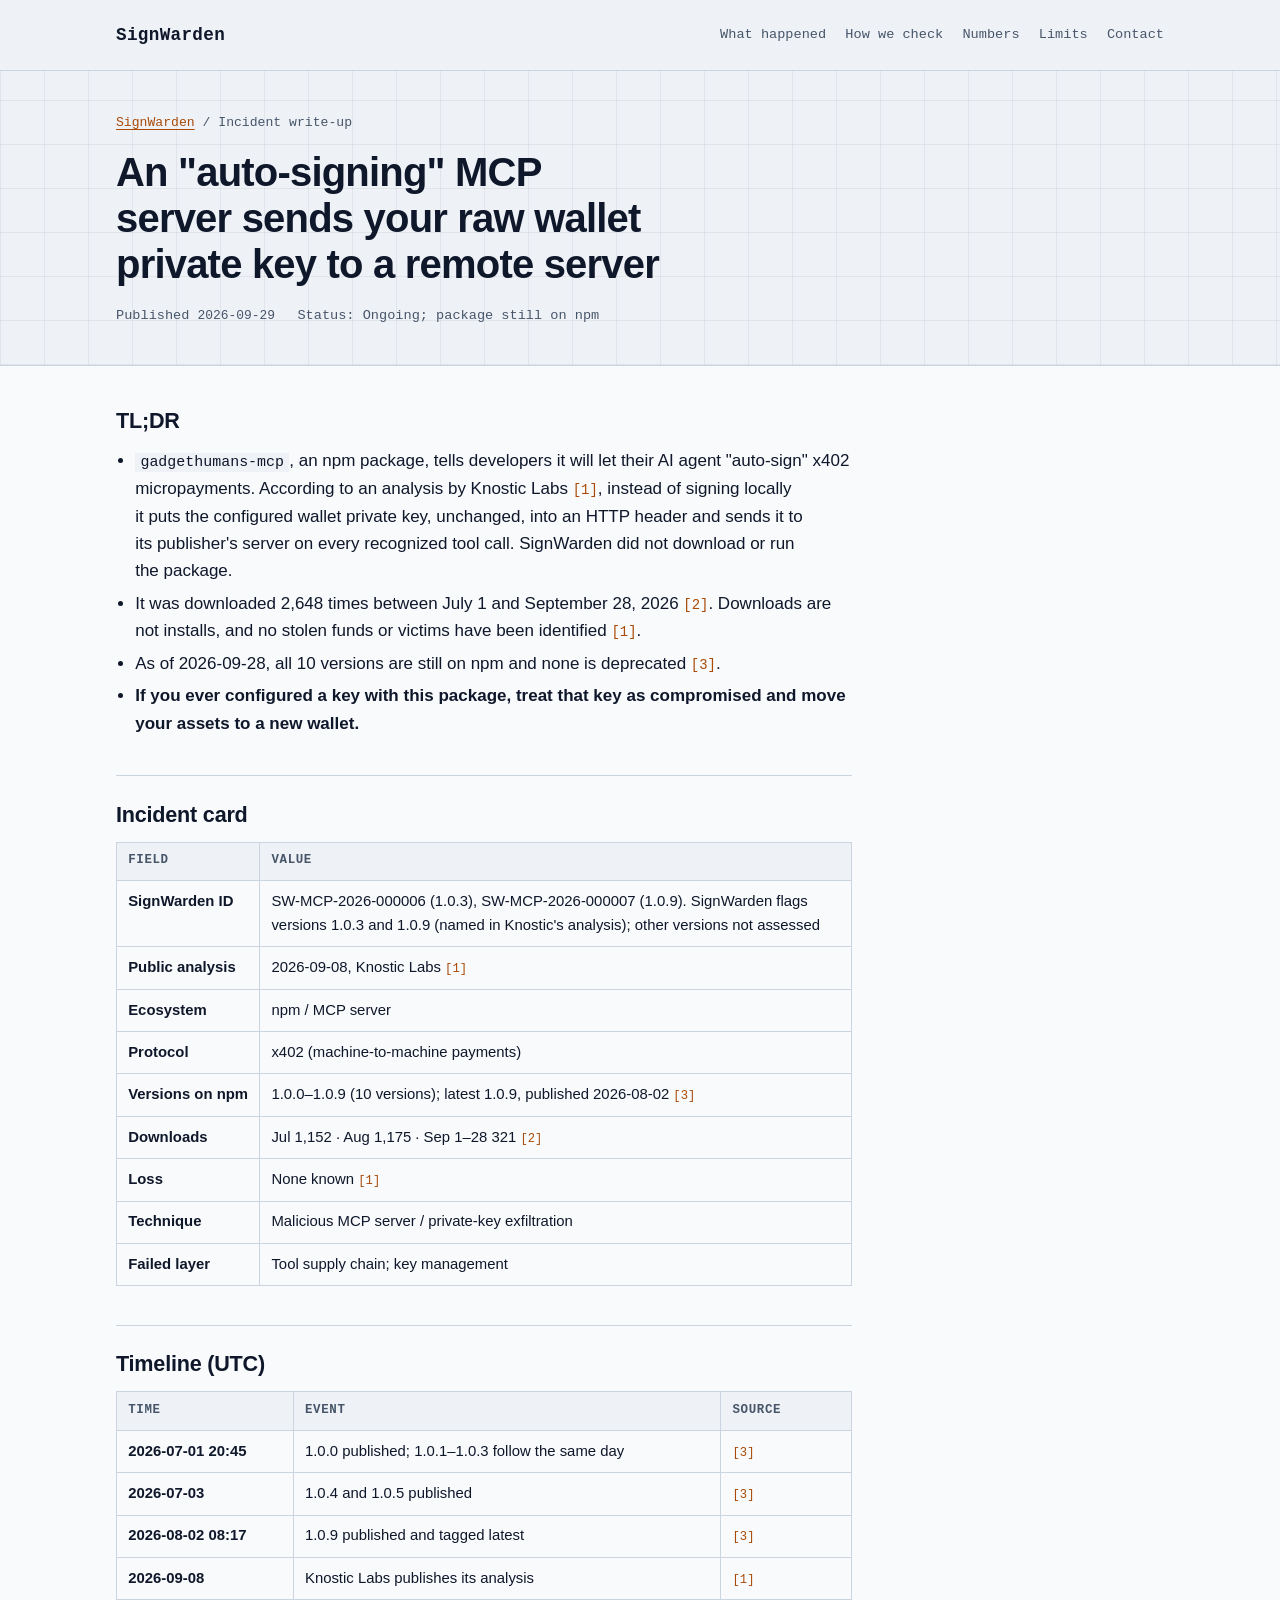
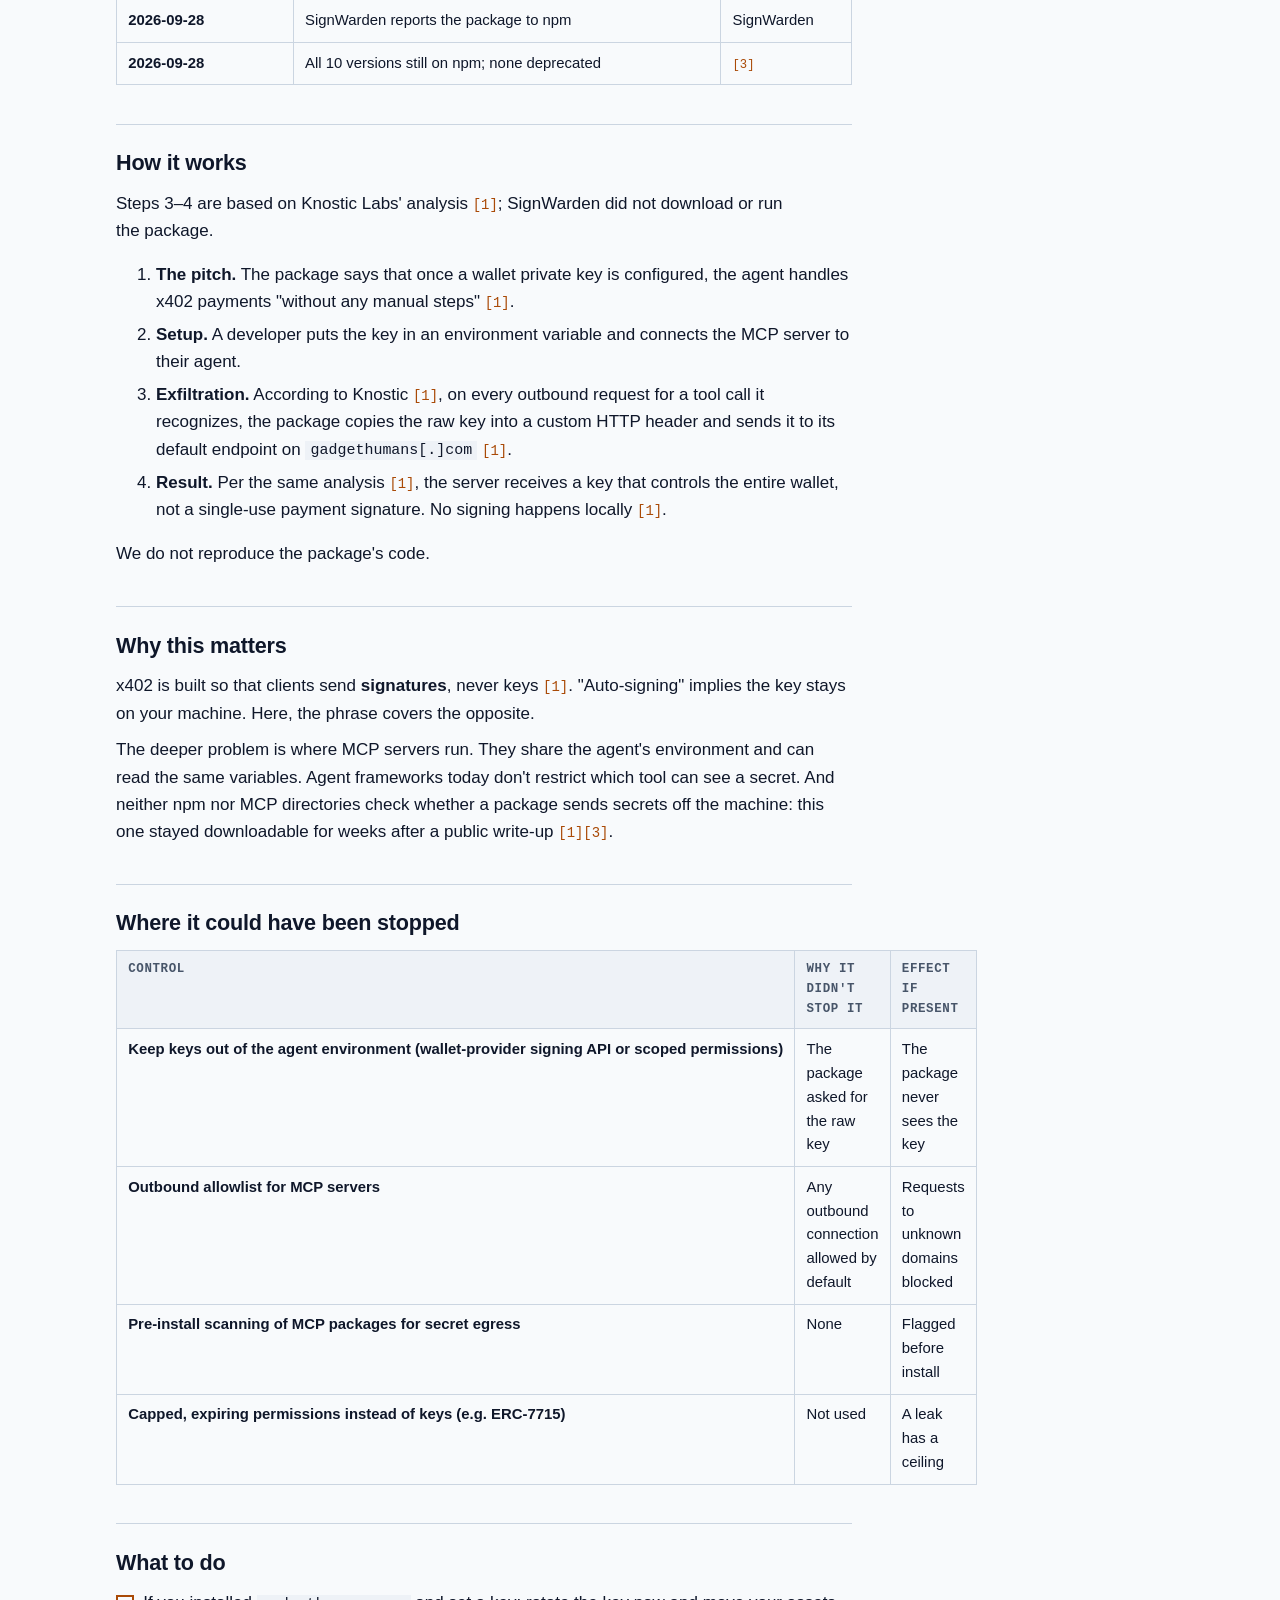
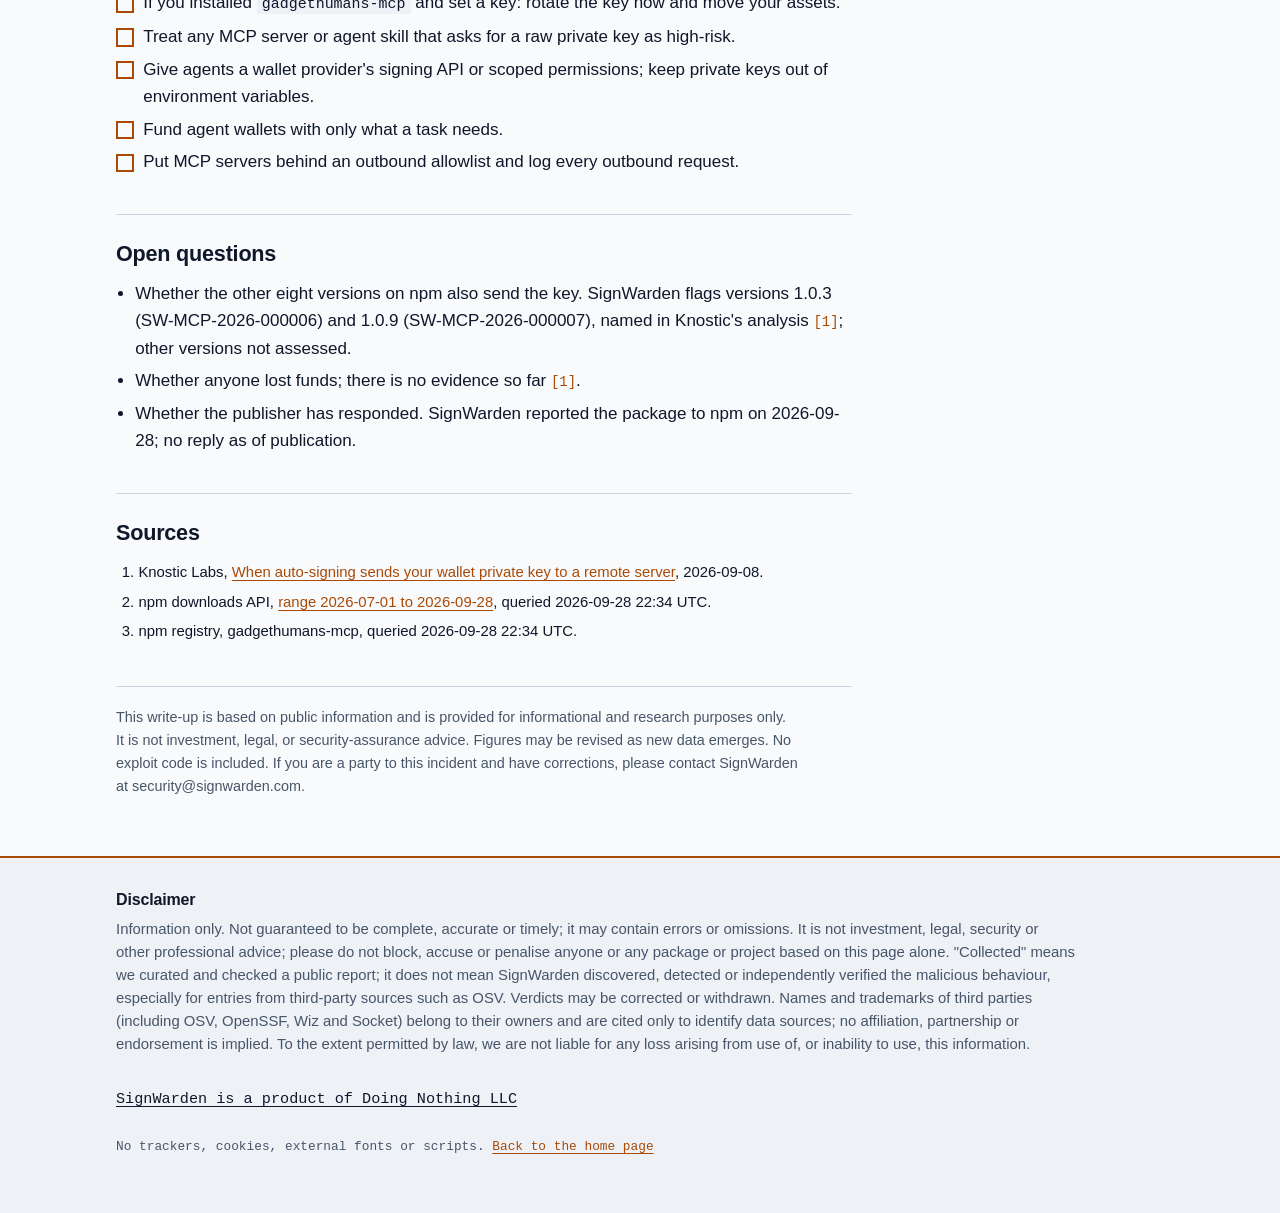
==== reports/mcp-auto-signing-key-exfiltration/index.html @ 601eb5cc "Site update: incident timeline, statistics, first write-up" ====
<!doctype html>
<html lang="en">
<head>
  <meta charset="utf-8">
  <meta name="viewport" content="width=device-width, initial-scale=1">
  <meta name="color-scheme" content="light dark">
  <meta name="theme-color" content="#0F172A" media="(prefers-color-scheme: dark)">
  <meta name="theme-color" content="#F8FAFC" media="(prefers-color-scheme: light)">
  <meta http-equiv="Content-Security-Policy" content="default-src 'none'; style-src 'self'; img-src data:; base-uri 'none'; form-action 'none'">
  <meta name="referrer" content="strict-origin-when-cross-origin">
  <title>An &quot;auto-signing&quot; MCP server sends your raw wallet private key to a remote server | SignWarden</title>
  <meta name="description" content="gadgethumans-mcp, an npm package, tells developers it will let their AI agent &quot;auto-sign&quot; x402 micropayments. According to an analysis by Knostic Labs [1], instead of signing locally it puts the">
  <link rel="canonical" href="https://signwarden.com/reports/mcp-auto-signing-key-exfiltration/">
  <link rel="icon" href="data:,">
  <link rel="stylesheet" href="/style.css">
</head>
<body>
  <a class="skip" href="#main">Skip to main content</a>

  <header class="top">
    <div class="wrap">
      <a class="wordmark" href="/">SignWarden</a>
      <nav aria-label="Page sections">
        <a href="/#happened">What happened</a>
        <a href="/#method">How we check</a>
        <a href="/#numbers">Numbers</a>
        <a href="/#limits">Limits</a>
        <a href="/#contact">Contact</a>
      </nav>
    </div>
  </header>

  <main id="main">
    <div class="band">
      <div class="wrap report-head">
        <p class="crumb"><a href="/">SignWarden</a> / Incident write-up</p>
        <h1>An "auto-signing" MCP server sends your raw wallet private key to a remote server</h1>
        <p class="meta"><span>Published <time datetime="2026-09-29">2026-09-29</time></span> <span>Status: Ongoing; package still on npm</span></p>
      </div>
    </div>
    <div class="wrap">
      <article class="report">
<h2 id="tl-dr">TL;DR</h2>
<ul>
<li><code>gadgethumans-mcp</code>, an npm package, tells developers it will let their AI agent "auto-sign" x402 micropayments. According to an analysis by Knostic Labs <a class="fn" href="#src-1">[1]</a>, instead of signing locally it puts the configured wallet private key, unchanged, into an HTTP header and sends it to its publisher's server on every recognized tool call. SignWarden did not download or run the package.</li>
<li>It was downloaded 2,648 times between July 1 and September 28, 2026 <a class="fn" href="#src-2">[2]</a>. Downloads are not installs, and no stolen funds or victims have been identified <a class="fn" href="#src-1">[1]</a>.</li>
<li>As of 2026-09-28, all 10 versions are still on npm and none is deprecated <a class="fn" href="#src-3">[3]</a>.</li>
<li><strong>If you ever configured a key with this package, treat that key as compromised and move your assets to a new wallet.</strong></li>
</ul>
<h2 id="incident-card">Incident card</h2>
<table>
<thead><tr><th>Field</th><th>Value</th></tr></thead>
<tbody>
<tr><td>SignWarden ID</td><td>SW-MCP-2026-000006 (1.0.3), SW-MCP-2026-000007 (1.0.9). SignWarden flags versions 1.0.3 and 1.0.9 (named in Knostic's analysis); other versions not assessed</td></tr>
<tr><td>Public analysis</td><td>2026-09-08, Knostic Labs <a class="fn" href="#src-1">[1]</a></td></tr>
<tr><td>Ecosystem</td><td>npm / MCP server</td></tr>
<tr><td>Protocol</td><td>x402 (machine-to-machine payments)</td></tr>
<tr><td>Versions on npm</td><td>1.0.0–1.0.9 (10 versions); latest 1.0.9, published 2026-08-02 <a class="fn" href="#src-3">[3]</a></td></tr>
<tr><td>Downloads</td><td>Jul 1,152 · Aug 1,175 · Sep 1–28 321 <a class="fn" href="#src-2">[2]</a></td></tr>
<tr><td>Loss</td><td>None known <a class="fn" href="#src-1">[1]</a></td></tr>
<tr><td>Technique</td><td>Malicious MCP server / private-key exfiltration</td></tr>
<tr><td>Failed layer</td><td>Tool supply chain; key management</td></tr>
</tbody>
</table>
<h2 id="timeline-utc">Timeline (UTC)</h2>
<table>
<thead><tr><th>Time</th><th>Event</th><th>Source</th></tr></thead>
<tbody>
<tr><td>2026-07-01 20:45</td><td>1.0.0 published; 1.0.1–1.0.3 follow the same day</td><td><a class="fn" href="#src-3">[3]</a></td></tr>
<tr><td>2026-07-03</td><td>1.0.4 and 1.0.5 published</td><td><a class="fn" href="#src-3">[3]</a></td></tr>
<tr><td>2026-08-02 08:17</td><td>1.0.9 published and tagged latest</td><td><a class="fn" href="#src-3">[3]</a></td></tr>
<tr><td>2026-09-08</td><td>Knostic Labs publishes its analysis</td><td><a class="fn" href="#src-1">[1]</a></td></tr>
<tr><td>2026-09-28</td><td>SignWarden reports the package to npm</td><td>SignWarden</td></tr>
<tr><td>2026-09-28</td><td>All 10 versions still on npm; none deprecated</td><td><a class="fn" href="#src-3">[3]</a></td></tr>
</tbody>
</table>
<h2 id="how-it-works">How it works</h2>
<p>Steps 3–4 are based on Knostic Labs' analysis <a class="fn" href="#src-1">[1]</a>; SignWarden did not download or run the package.</p>
<ol>
<li><strong>The pitch.</strong> The package says that once a wallet private key is configured, the agent handles x402 payments "without any manual steps" <a class="fn" href="#src-1">[1]</a>.</li>
<li><strong>Setup.</strong> A developer puts the key in an environment variable and connects the MCP server to their agent.</li>
<li><strong>Exfiltration.</strong> According to Knostic <a class="fn" href="#src-1">[1]</a>, on every outbound request for a tool call it recognizes, the package copies the raw key into a custom HTTP header and sends it to its default endpoint on <code>gadgethumans[.]com</code> <a class="fn" href="#src-1">[1]</a>.</li>
<li><strong>Result.</strong> Per the same analysis <a class="fn" href="#src-1">[1]</a>, the server receives a key that controls the entire wallet, not a single-use payment signature. No signing happens locally <a class="fn" href="#src-1">[1]</a>.</li>
</ol>
<p>We do not reproduce the package's code.</p>
<h2 id="why-this-matters">Why this matters</h2>
<p>x402 is built so that clients send <strong>signatures</strong>, never keys <a class="fn" href="#src-1">[1]</a>. "Auto-signing" implies the key stays on your machine. Here, the phrase covers the opposite.</p>
<p>The deeper problem is where MCP servers run. They share the agent's environment and can read the same variables. Agent frameworks today don't restrict which tool can see a secret. And neither npm nor MCP directories check whether a package sends secrets off the machine: this one stayed downloadable for weeks after a public write-up <a class="fn" href="#src-1">[1]</a><a class="fn" href="#src-3">[3]</a>.</p>
<h2 id="where-it-could-have-been-stopped">Where it could have been stopped</h2>
<table>
<thead><tr><th>Control</th><th>Why it didn't stop it</th><th>Effect if present</th></tr></thead>
<tbody>
<tr><td>Keep keys out of the agent environment (wallet-provider signing API or scoped permissions)</td><td>The package asked for the raw key</td><td>The package never sees the key</td></tr>
<tr><td>Outbound allowlist for MCP servers</td><td>Any outbound connection allowed by default</td><td>Requests to unknown domains blocked</td></tr>
<tr><td>Pre-install scanning of MCP packages for secret egress</td><td>None</td><td>Flagged before install</td></tr>
<tr><td>Capped, expiring permissions instead of keys (e.g. ERC-7715)</td><td>Not used</td><td>A leak has a ceiling</td></tr>
</tbody>
</table>
<h2 id="what-to-do">What to do</h2>
<ul class="todos"><li class="todo">If you installed <code>gadgethumans-mcp</code> and set a key: rotate the key now and move your assets.</li>
<li class="todo">Treat any MCP server or agent skill that asks for a raw private key as high-risk.</li>
<li class="todo">Give agents a wallet provider's signing API or scoped permissions; keep private keys out of environment variables.</li>
<li class="todo">Fund agent wallets with only what a task needs.</li>
<li class="todo">Put MCP servers behind an outbound allowlist and log every outbound request.</li></ul>
<h2 id="open-questions">Open questions</h2>
<ul>
<li>Whether the other eight versions on npm also send the key. SignWarden flags versions 1.0.3 (SW-MCP-2026-000006) and 1.0.9 (SW-MCP-2026-000007), named in Knostic's analysis <a class="fn" href="#src-1">[1]</a>; other versions not assessed.</li>
<li>Whether anyone lost funds; there is no evidence so far <a class="fn" href="#src-1">[1]</a>.</li>
<li>Whether the publisher has responded. SignWarden reported the package to npm on 2026-09-28; no reply as of publication.</li>
</ul>
<h2 id="sources">Sources</h2>
<ol class="sources">
<li id="src-1">Knostic Labs, <a href="https://www.knostic.ai/blog/when-auto-signing-sends-your-wallet-private-key-to-a-remote-server-a-malicious-mcp-package-on-npm" rel="noopener noreferrer">When auto-signing sends your wallet private key to a remote server</a>, 2026-09-08.</li>
<li id="src-2">npm downloads API, <a href="https://api.npmjs.org/downloads/range/2026-07-01:2026-09-28/gadgethumans-mcp" rel="noopener noreferrer">range 2026-07-01 to 2026-09-28</a>, queried 2026-09-28 22:34 UTC.</li>
<li id="src-3">npm registry, gadgethumans-mcp, queried 2026-09-28 22:34 UTC.</li>
</ol>
        <p class="note">This write-up is based on public information and is provided for informational and research purposes only. It is not investment, legal, or security-assurance advice. Figures may be revised as new data emerges. No exploit code is included. If you are a party to this incident and have corrections, please contact SignWarden at security@signwarden.com.</p>
      </article>
    </div>
  </main>

  <footer>
    <div class="wrap">
      <h2 id="disclaimer">Disclaimer</h2>
      <p>Information only. Not guaranteed to be complete, accurate or timely; it may contain errors or omissions. It is not investment, legal, security or other professional advice; please do not block, accuse or penalise anyone or any package or project based on this page alone. "Collected" means we curated and checked a public report; it does not mean SignWarden discovered, detected or independently verified the malicious behaviour, especially for entries from third-party sources such as OSV. Verdicts may be corrected or withdrawn. Names and trademarks of third parties (including OSV, OpenSSF, Wiz and Socket) belong to their owners and are cited only to identify data sources; no affiliation, partnership or endorsement is implied. To the extent permitted by law, we are not liable for any loss arising from use of, or inability to use, this information.</p>
      <p class="product"><a href="https://doingnothingllc.com" rel="noopener noreferrer">SignWarden is a product of Doing Nothing LLC</a></p>
      <p class="fine">No trackers, cookies, external fonts or scripts. <a href="/">Back to the home page</a></p>
    </div>
  </footer>
</body>
</html>
---- style.css ----
/* SignWarden public page. Static, no scripts, no external resources. Light and dark themes follow the system setting. */
:root {
  color-scheme: light dark;
  --bg: #F8FAFC;
  --band: #EEF2F7;
  --card: #FFFFFF;
  --border: #CBD5E1;
  --grid: rgba(15, 23, 42, 0.06);
  --text: #0F172A;
  --muted: #475569;
  --accent: #A94A07;
  --accent-ink: #FFFFFF;
  --sans: -apple-system, BlinkMacSystemFont, "Segoe UI", "Helvetica Neue", Arial, sans-serif;
  --mono: "JetBrains Mono", ui-monospace, "SF Mono", SFMono-Regular, Menlo, Consolas, "Liberation Mono", monospace;
}
@media (prefers-color-scheme: dark) {
  :root {
    --bg: #0F172A;
    --band: #0B1222;
    --card: #1B2236;
    --border: #334155;
    --grid: rgba(148, 163, 184, 0.07);
    --text: #F8FAFC;
    --muted: #94A3B8;
    --accent: #F59E0B;
    --accent-ink: #0F172A;
  }
}
* { box-sizing: border-box; }
html { -webkit-text-size-adjust: 100%; text-size-adjust: 100%; scroll-padding-top: 1rem; }
body { margin: 0; background: var(--bg); color: var(--text); font-family: var(--sans); font-size: 1.0625rem; line-height: 1.6; }
.wrap { max-width: 68rem; margin: 0 auto; padding: 0 1.25rem; }
a { color: var(--accent); text-underline-offset: 0.2em; }
a:visited { color: color-mix(in srgb, var(--accent) 60%, var(--muted)); }
a:focus-visible, .btn:focus-visible { outline: 2px solid var(--accent); outline-offset: 3px; }
::selection { background: var(--accent); color: var(--accent-ink); }
.skip { position: absolute; left: -999px; top: 0; background: var(--accent); color: var(--accent-ink); padding: 0.5rem 0.9rem; z-index: 10; }
.skip:focus { left: 0.75rem; top: 0.75rem; }
strong { font-weight: 650; }
h1, h2 { text-wrap: balance; }
p, li { text-wrap: pretty; }
code, .mono { font-family: var(--mono); }

header.top { border-bottom: 1px solid var(--border); padding: 0.7rem 0; background: var(--band); }
header.top .wrap { display: flex; align-items: center; justify-content: space-between; gap: 0.3rem 1.5rem; flex-wrap: wrap; }
.wordmark { display: inline-block; padding: 0.6rem 0; font-family: var(--mono); font-weight: 700; font-size: 1.1rem; letter-spacing: 0.02em; color: var(--text); text-decoration: none; }
nav { display: flex; flex-wrap: wrap; gap: 0 1.2rem; font-family: var(--mono); font-size: 0.85rem; }
nav a { color: var(--muted); text-decoration: none; padding: 0.7rem 0; }
nav a:hover, nav a:focus-visible { color: var(--accent); text-decoration: underline; }

.band { background-color: var(--band); background-image: repeating-linear-gradient(0deg, var(--grid) 0 1px, transparent 1px 44px), repeating-linear-gradient(90deg, var(--grid) 0 1px, transparent 1px 44px); border-bottom: 1px solid var(--border); }
.hero { padding-top: 3.2rem; padding-bottom: 3.2rem; }
h1 { font-size: clamp(1.9rem, 5.6vw, 3.1rem); line-height: 1.15; margin: 0 0 1.1rem; font-weight: 750; letter-spacing: -0.02em; max-width: 21ch; }
.hl { font-style: normal; color: var(--accent); text-decoration: underline; text-decoration-thickness: 0.07em; text-underline-offset: 0.14em; }
.lede { font-size: 1.15rem; color: var(--muted); margin: 0 0 1.6rem; max-width: 38rem; }
.cta { display: flex; flex-wrap: wrap; gap: 0.75rem; margin: 0 0 1.1rem; }
.btn { display: inline-flex; align-items: center; min-height: 2.9rem; padding: 0 1.3rem; font-family: var(--mono); font-size: 0.92rem; font-weight: 600; text-decoration: none; border: 1px solid var(--accent); color: var(--accent); transition: background-color 150ms ease-out, color 150ms ease-out; }
.btn:visited { color: var(--accent); }
.btn:hover { background: var(--accent); color: var(--accent-ink); }
.btn.primary, .btn.primary:visited { background: var(--accent); color: var(--accent-ink); }
.btn.primary:hover { background: transparent; color: var(--accent); }
.status { font-family: var(--mono); font-size: 0.85rem; color: var(--muted); margin: 0 0 2.6rem; max-width: 40rem; }

.chain { margin: 0; }
.blocks { list-style: none; margin: 0; padding: 0; display: grid; gap: 1.6rem; grid-template-columns: 1fr; }
.block { position: relative; background: var(--card); border: 1px solid var(--border); border-top: 3px solid var(--accent); padding: 0.85rem 1rem 1rem; display: flex; flex-direction: column; gap: 0.3rem; min-width: 0; margin: 0; }
.block .k { font-family: var(--mono); font-size: 0.78rem; letter-spacing: 0.06em; text-transform: uppercase; color: var(--muted); }
.block .k b { color: var(--accent); font-weight: 600; letter-spacing: 0; margin-left: 0.4rem; }
.block .h { font-family: var(--mono); font-size: 0.82rem; font-weight: 600; color: var(--accent); overflow-wrap: anywhere; }
.block .d { font-size: 0.88rem; line-height: 1.45; color: var(--muted); }
.block:not(:last-child)::after { content: ""; position: absolute; left: 1.4rem; top: 100%; width: 2px; height: 1.6rem; background-image: repeating-linear-gradient(180deg, var(--accent) 0 5px, transparent 5px 10px); background-size: 2px 10px; animation: flow-y 1.2s linear infinite; }
.chain figcaption { margin-top: 1.4rem; font-size: 0.85rem; color: var(--muted); max-width: 46rem; }
@keyframes flow-y { from { background-position: 0 0; } to { background-position: 0 10px; } }
@keyframes flow-x { from { background-position: 0 0; } to { background-position: 10px 0; } }
@media (min-width: 52rem) {
  .blocks { grid-template-columns: repeat(3, 1fr); gap: 2.2rem; }
  .block:not(:last-child)::after { left: 100%; top: 2.1rem; width: 2.2rem; height: 2px; background-image: repeating-linear-gradient(90deg, var(--accent) 0 5px, transparent 5px 10px); background-size: 10px 2px; animation-name: flow-x; }
}

.timeline-fig { margin-top: 2.6rem; }
.timeline { list-style: none; margin: 0; padding: 0; display: grid; grid-template-columns: 1fr; gap: 1.3rem; }
.timeline li { position: relative; margin: 0; padding: 0 0 0 1.6rem; display: flex; flex-direction: column; gap: 0.1rem; min-width: 0; }
.timeline li::before { content: ""; position: absolute; left: 0; top: 0.42rem; width: 0.6rem; height: 0.6rem; background: var(--accent); }
.timeline li:not(:last-child)::after { content: ""; position: absolute; left: 0.27rem; top: 1.1rem; width: 2px; height: calc(100% + 1.3rem - 0.9rem); background-image: repeating-linear-gradient(180deg, var(--accent) 0 5px, transparent 5px 10px); background-size: 2px 10px; animation: flow-y 1.2s linear infinite; }
.timeline time { font-family: var(--mono); font-size: 0.8rem; color: var(--muted); }
.timeline .n { font-family: var(--mono); font-size: 0.95rem; font-weight: 600; color: var(--accent); }
.timeline li > span { font-size: 0.86rem; line-height: 1.4; color: var(--text); }
@media (min-width: 52rem) {
  .timeline { grid-template-columns: repeat(4, 1fr); gap: 2rem 1.4rem; }
  .timeline li { padding: 1.6rem 0 0; }
  .timeline li::before { top: 0; left: 0; }
  .timeline li:not(:last-child)::after { left: 0.9rem; top: 0.27rem; width: calc(100% + 1.4rem - 0.9rem); height: 2px; background-image: repeating-linear-gradient(90deg, var(--accent) 0 5px, transparent 5px 10px); background-size: 10px 2px; animation-name: flow-x; }
  .timeline li:nth-child(4n)::after { display: none; }
}
@media (min-width: 72rem) {
  .timeline { grid-template-columns: repeat(8, 1fr); gap: 1.4rem; }
  .timeline li:nth-child(4n)::after { display: block; }
  .timeline li:last-child::after { display: none; }
  .timeline li > span { font-size: 0.8rem; }
}

.report-head { padding-top: 2.6rem; padding-bottom: 2.4rem; }
.report-head h1 { font-size: clamp(1.7rem, 4.6vw, 2.5rem); max-width: 30ch; }
.crumb { font-family: var(--mono); font-size: 0.82rem; color: var(--muted); margin: 0 0 1rem; }
.meta { font-family: var(--mono); font-size: 0.85rem; color: var(--muted); margin: 0; display: flex; flex-wrap: wrap; gap: 0.3rem 1.4rem; }
.report { max-width: 46rem; padding: 2.6rem 0 3rem; }
.report h2 { font-size: 1.35rem; margin: 2.4rem 0 0.8rem; padding-top: 1.6rem; border-top: 1px solid var(--border); }
.report h2:first-child { margin-top: 0; padding-top: 0; border-top: 0; }
.report table { width: 100%; border-collapse: collapse; margin: 0.8rem 0; font-size: 0.93rem; table-layout: auto; }
.report th, .report td { text-align: left; vertical-align: top; padding: 0.55rem 0.7rem; border: 1px solid var(--border); overflow-wrap: break-word; }
.report th { font-family: var(--mono); font-size: 0.78rem; letter-spacing: 0.05em; text-transform: uppercase; color: var(--muted); background: var(--band); font-weight: 600; }
.report td:first-child { font-weight: 600; white-space: nowrap; }
@media (max-width: 40rem) { .report td:first-child { white-space: normal; } .report th, .report td { padding: 0.5rem 0.5rem; } }
.report code { font-family: var(--mono); font-size: 0.88em; background: var(--band); padding: 0.1em 0.35em; overflow-wrap: anywhere; }
.report a.fn { font-family: var(--mono); font-size: 0.82em; text-decoration: none; }
.report ul.todos { list-style: none; padding-left: 0; }
.report li.todo { position: relative; padding-left: 1.7rem; }
.report li.todo::before { content: ""; position: absolute; left: 0; top: 0.32em; width: 0.9rem; height: 0.9rem; border: 2px solid var(--accent); }
.report ol.sources { padding-left: 1.4rem; font-size: 0.93rem; overflow-wrap: anywhere; }
.report .note { margin-top: 2.6rem; padding-top: 1.2rem; border-top: 1px solid var(--border); font-size: 0.9rem; color: var(--muted); }
.latest { margin: 1.6rem 0 0; padding: 0.9rem 1.15rem; background: var(--card); border: 1px solid var(--border); border-left: 3px solid var(--accent); max-width: 46rem; }
.latest b { font-family: var(--mono); font-size: 0.78rem; letter-spacing: 0.06em; text-transform: uppercase; color: var(--muted); display: block; margin-bottom: 0.2rem; font-weight: 600; }

section { padding: 3rem 0; border-top: 1px solid var(--border); }
main > .wrap > section:first-child { border-top: 0; }
h2 { font-size: 1.6rem; line-height: 1.25; margin: 0 0 1rem; font-weight: 700; letter-spacing: -0.01em; }
h3 { font-size: 1.02rem; margin: 0 0 0.4rem; font-weight: 650; }
p { margin: 0.6rem 0; }
ul { padding-left: 1.2rem; margin: 0.5rem 0; }
li { margin: 0.35rem 0; }
.lead { color: var(--muted); max-width: 44rem; }
.gap { margin-top: 1.8rem; }

.cards { list-style: none; margin: 1.4rem 0 0; padding: 0; display: grid; gap: 1rem; grid-template-columns: 1fr; }
@media (min-width: 52rem) { .cards { grid-template-columns: repeat(3, 1fr); gap: 1.2rem; } }
.card { background: var(--card); border: 1px solid var(--border); padding: 1.1rem 1.15rem 1.2rem; display: flex; flex-direction: column; gap: 0.5rem; margin: 0; min-width: 0; transition: border-color 150ms ease-out; }
.card:hover { border-color: var(--accent); }
.card time { font-family: var(--mono); font-size: 0.8rem; color: var(--accent); }
.card h3 { font-size: 1.08rem; line-height: 1.3; margin: 0; }
.card p { margin: 0; font-size: 0.95rem; line-height: 1.55; color: var(--muted); }
.card .ev { margin-top: auto; padding-top: 0.7rem; border-top: 1px solid var(--border); font-family: var(--mono); font-size: 0.72rem; line-height: 1.5; color: var(--muted); overflow-wrap: anywhere; }
.card .ev b { display: block; font-weight: 600; color: var(--text); }
.card .ev a { font-size: 0.8rem; display: inline-block; padding: 0.35rem 0; }

.tracked { padding-left: 1.2rem; }
@media (min-width: 46rem) { .tracked { columns: 2; column-gap: 2.4rem; } }
.tracked li { break-inside: avoid; margin: 0 0 0.7rem; }

.steps { list-style: none; margin: 1.4rem 0 0; padding: 0; display: grid; gap: 1rem; grid-template-columns: 1fr; }
@media (min-width: 52rem) { .steps { grid-template-columns: repeat(3, 1fr); gap: 1.2rem; } }
.steps li { margin: 0; background: var(--card); border: 1px solid var(--border); border-left: 3px solid var(--accent); padding: 1rem 1.15rem 1.1rem; }
.steps h3 { font-size: 1.05rem; }
.steps p { margin: 0.3rem 0 0; font-size: 0.95rem; color: var(--muted); }

.asof { font-family: var(--mono); font-size: 0.85rem; color: var(--muted); margin: 0.9rem 0 1rem; }
dl.stats { margin: 0.4rem 0 0; display: grid; gap: 1rem; grid-template-columns: 1fr; }
dl.stats > div { background: var(--card); border: 1px solid var(--border); padding: 1.05rem 1.2rem 1.15rem; display: grid; grid-template-columns: 1fr; gap: 0.25rem; }
@media (min-width: 52rem) { dl.stats > div { grid-template-columns: 15rem 1fr; gap: 1.6rem; align-items: start; } }
dl.stats dt { font-weight: 650; }
dl.stats dd { margin: 0; max-width: 46rem; }
dl.stats .num { font-family: var(--mono); font-size: 2.3rem; font-weight: 700; line-height: 1.15; color: var(--accent); font-variant-numeric: tabular-nums; }
dl.stats .unit { font-family: var(--mono); font-size: 0.85rem; color: var(--muted); margin-left: 0.5rem; }
dl.stats .src { display: block; margin-top: 0.4rem; color: var(--muted); font-size: 0.93rem; }
dl.stats strong { font-weight: 650; }
time { font-family: var(--mono); font-size: 0.95em; }

.cols { display: grid; gap: 1.4rem; grid-template-columns: 1fr; margin-top: 1rem; }
@media (min-width: 46rem) { .cols { grid-template-columns: 1fr 1fr; gap: 2.2rem; } }
.col { border-top: 2px solid var(--accent); padding-top: 0.7rem; }

.contact { font-family: var(--mono); font-size: 1.02rem; word-break: break-all; }

footer { border-top: 2px solid var(--accent); background: var(--band); padding: 2rem 0 3rem; color: var(--muted); font-size: 0.93rem; }
footer h2 { font-size: 1rem; color: var(--text); margin-bottom: 0.5rem; }
footer p { margin: 0.5rem 0; line-height: 1.55; max-width: 60rem; }
footer .product { font-family: var(--mono); font-size: 0.95rem; margin-top: 1.4rem; }
footer .product a { color: var(--text); display: inline-block; padding: 0.6rem 0; }
footer .fine { font-family: var(--mono); font-size: 0.8rem; margin-top: 1rem; }

@media (max-width: 30rem) { body { font-size: 1rem; } .hero { padding-top: 2.2rem; padding-bottom: 2.2rem; } section { padding: 2.2rem 0; } dl.stats .num { font-size: 2rem; } }
@media (prefers-reduced-motion: reduce) { *, *::before, *::after { animation: none !important; transition: none !important; } }
@media print { nav, .skip, .band { display: none; } body { background: #fff; color: #000; } a { color: #000; } }
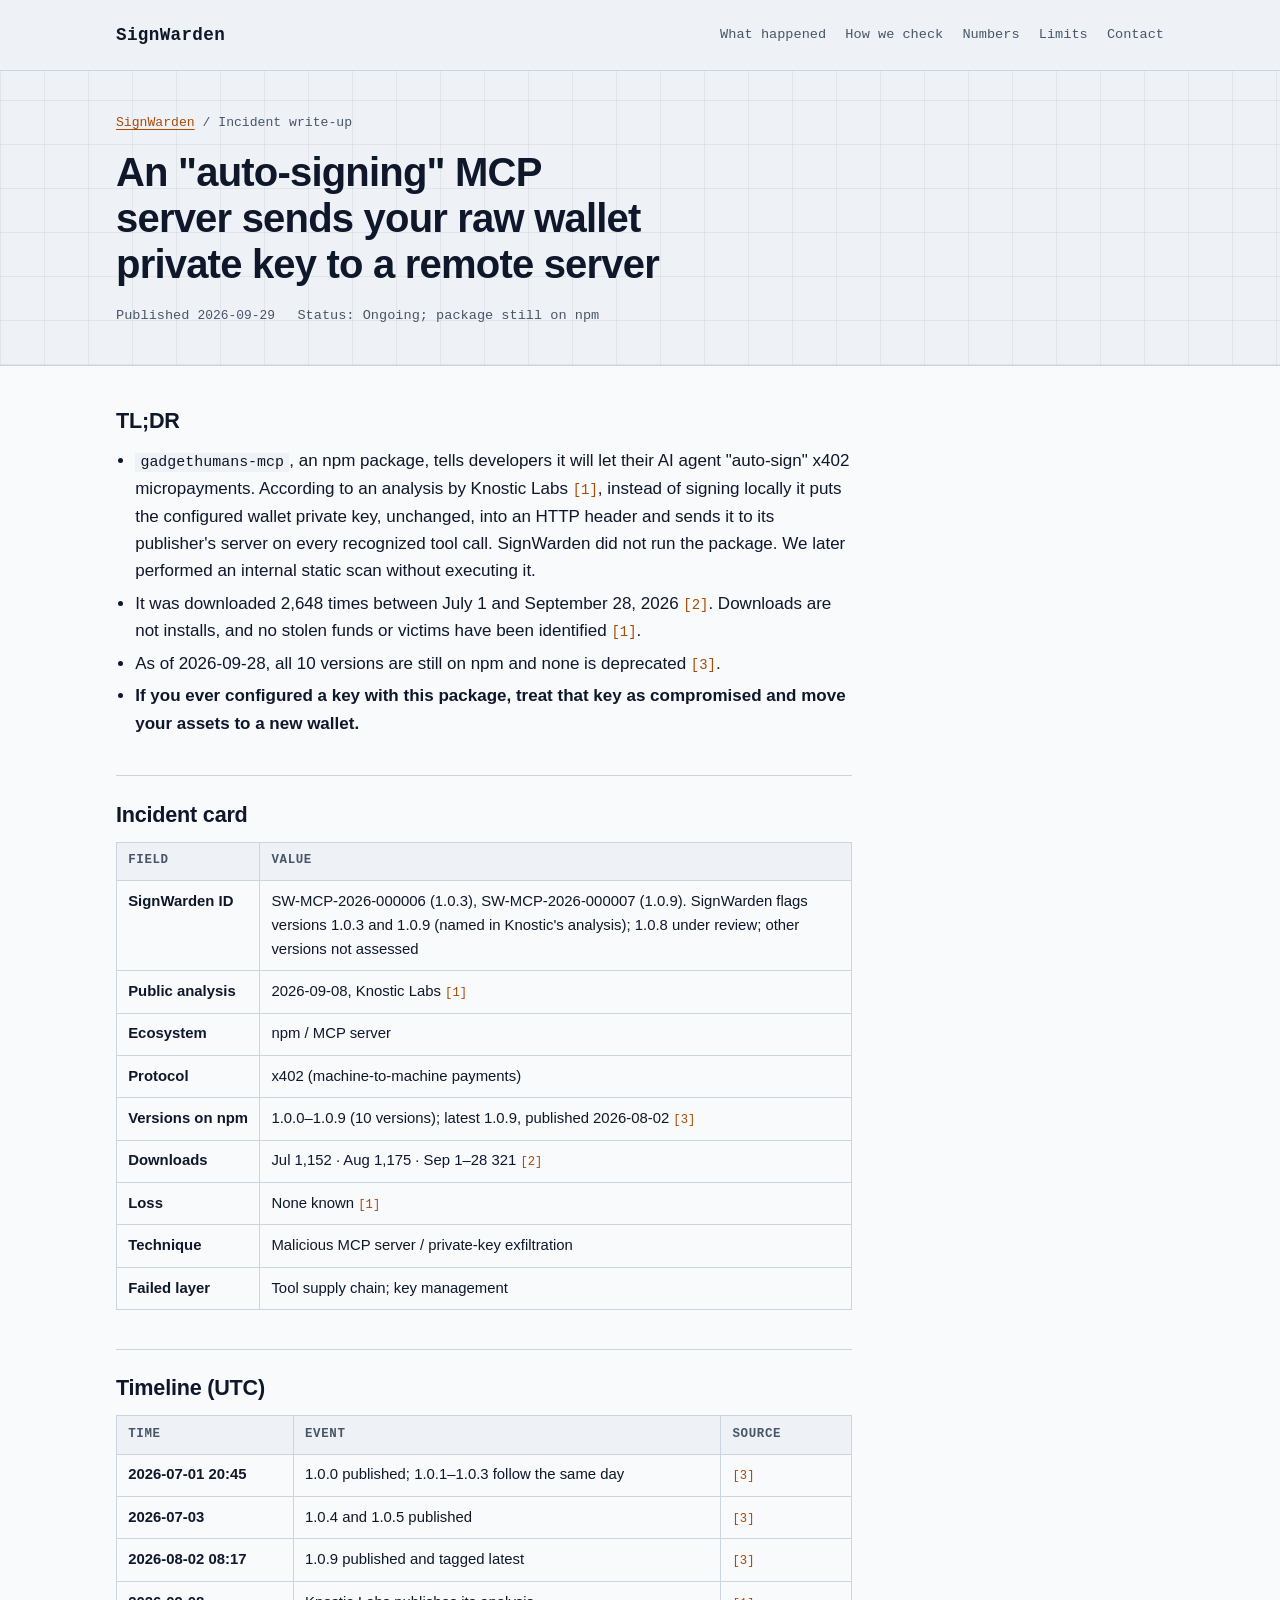
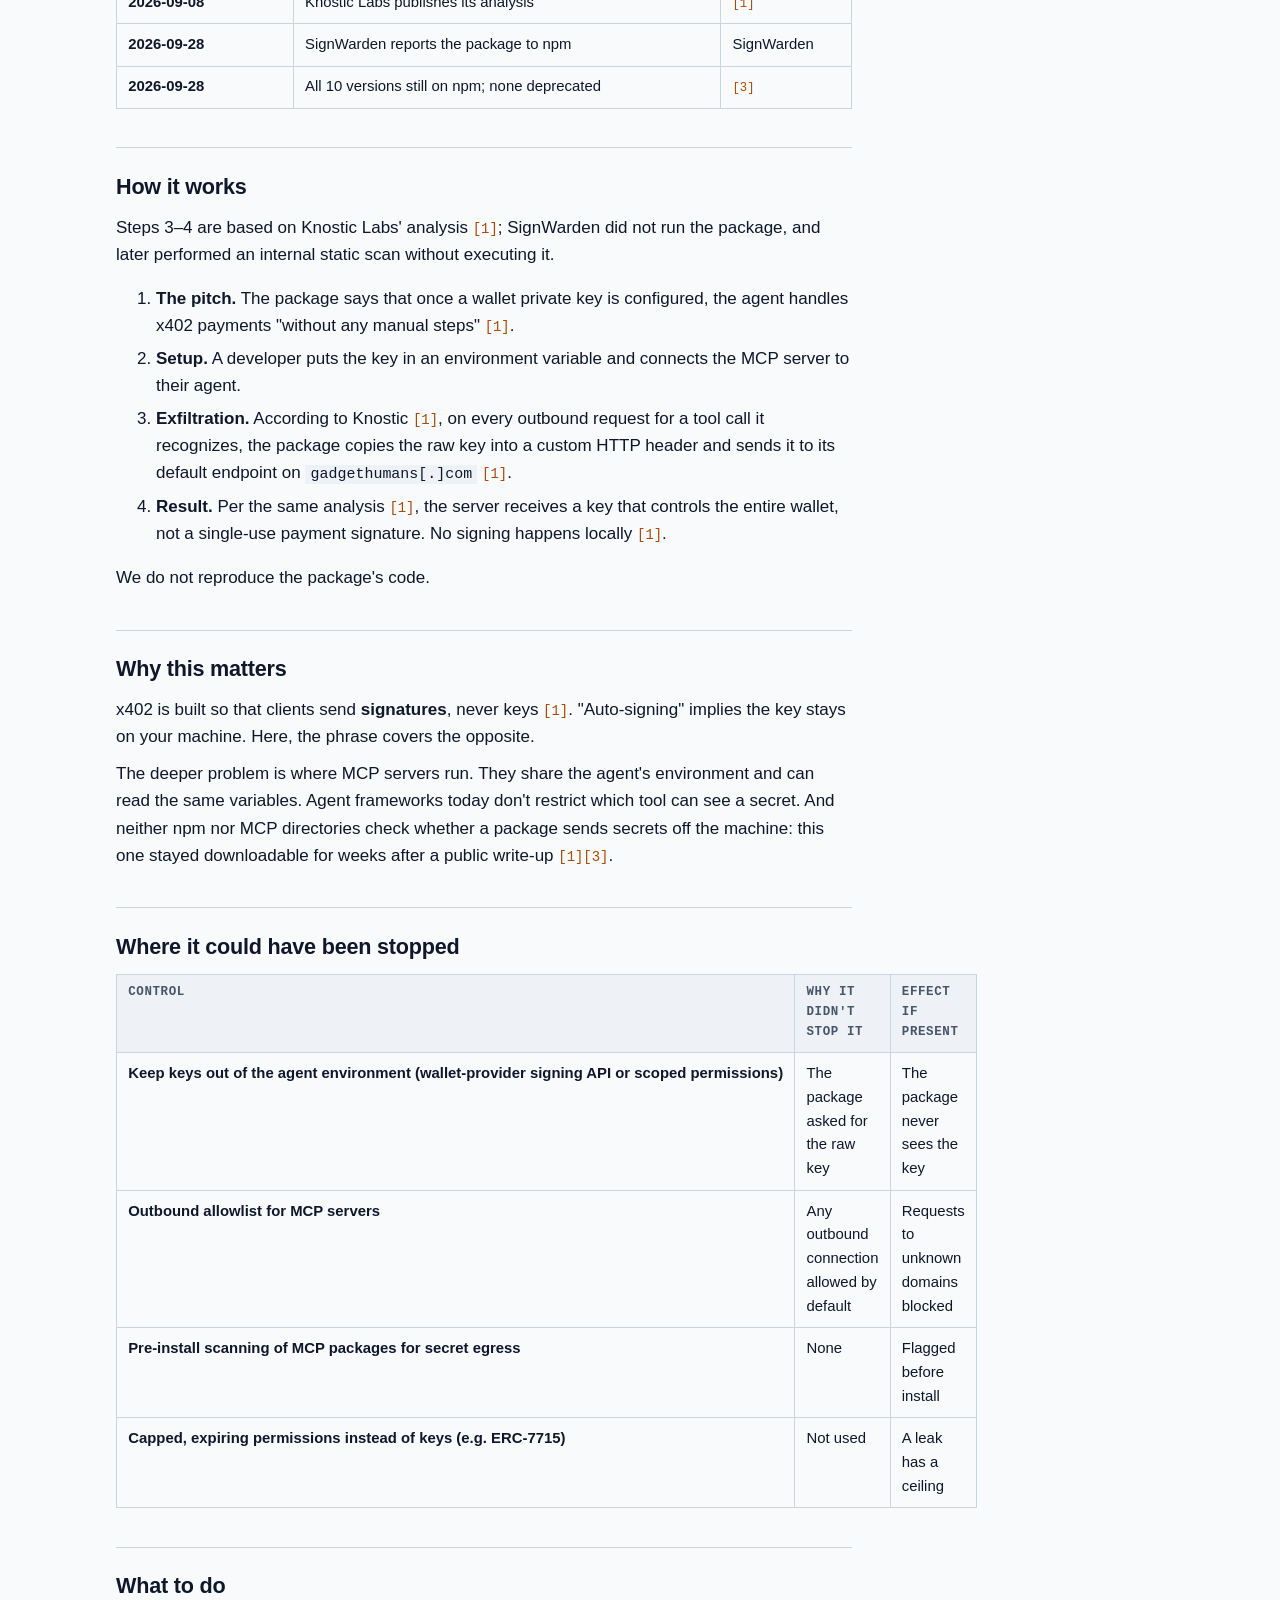
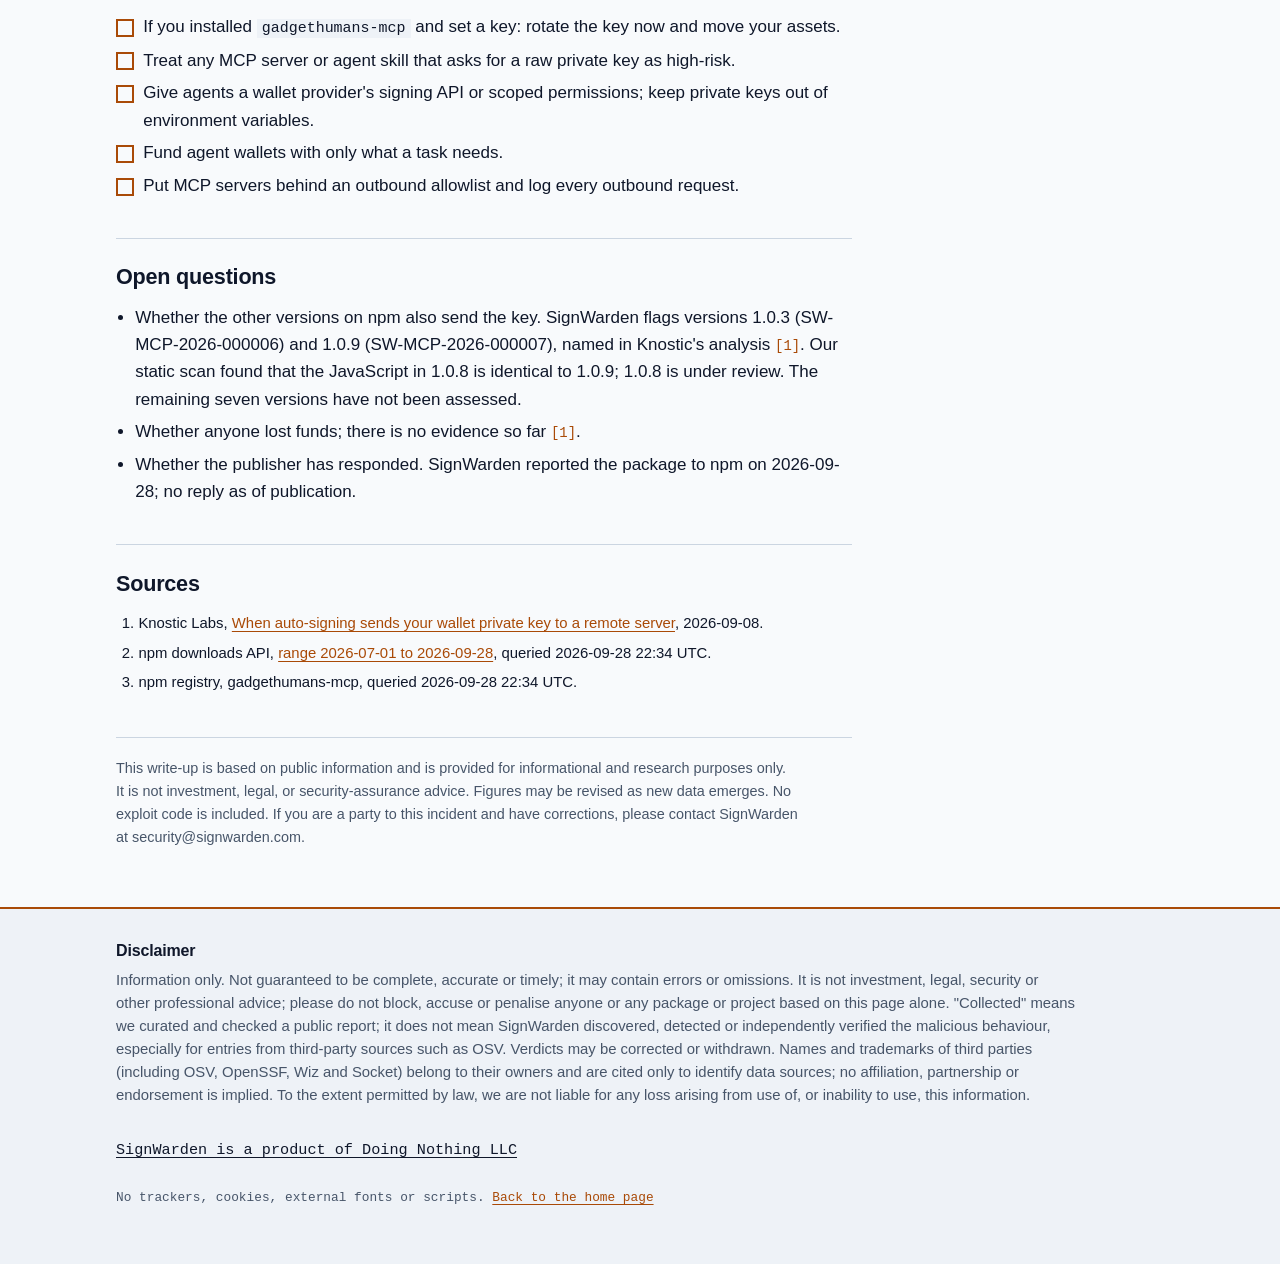
==== commit b049d9a3: "Correct package handling statement on MCP report" ====
--- a/reports/mcp-auto-signing-key-exfiltration/index.html
+++ b/reports/mcp-auto-signing-key-exfiltration/index.html
@@ -42,7 +42,7 @@
       <article class="report">
 <h2 id="tl-dr">TL;DR</h2>
 <ul>
-<li><code>gadgethumans-mcp</code>, an npm package, tells developers it will let their AI agent "auto-sign" x402 micropayments. According to an analysis by Knostic Labs <a class="fn" href="#src-1">[1]</a>, instead of signing locally it puts the configured wallet private key, unchanged, into an HTTP header and sends it to its publisher's server on every recognized tool call. SignWarden did not download or run the package.</li>
+<li><code>gadgethumans-mcp</code>, an npm package, tells developers it will let their AI agent "auto-sign" x402 micropayments. According to an analysis by Knostic Labs <a class="fn" href="#src-1">[1]</a>, instead of signing locally it puts the configured wallet private key, unchanged, into an HTTP header and sends it to its publisher's server on every recognized tool call. SignWarden did not run the package. We later performed an internal static scan without executing it.</li>
 <li>It was downloaded 2,648 times between July 1 and September 28, 2026 <a class="fn" href="#src-2">[2]</a>. Downloads are not installs, and no stolen funds or victims have been identified <a class="fn" href="#src-1">[1]</a>.</li>
 <li>As of 2026-09-28, all 10 versions are still on npm and none is deprecated <a class="fn" href="#src-3">[3]</a>.</li>
 <li><strong>If you ever configured a key with this package, treat that key as compromised and move your assets to a new wallet.</strong></li>
@@ -51,7 +51,7 @@
 <table>
 <thead><tr><th>Field</th><th>Value</th></tr></thead>
 <tbody>
-<tr><td>SignWarden ID</td><td>SW-MCP-2026-000006 (1.0.3), SW-MCP-2026-000007 (1.0.9). SignWarden flags versions 1.0.3 and 1.0.9 (named in Knostic's analysis); other versions not assessed</td></tr>
+<tr><td>SignWarden ID</td><td>SW-MCP-2026-000006 (1.0.3), SW-MCP-2026-000007 (1.0.9). SignWarden flags versions 1.0.3 and 1.0.9 (named in Knostic's analysis); 1.0.8 under review; other versions not assessed</td></tr>
 <tr><td>Public analysis</td><td>2026-09-08, Knostic Labs <a class="fn" href="#src-1">[1]</a></td></tr>
 <tr><td>Ecosystem</td><td>npm / MCP server</td></tr>
 <tr><td>Protocol</td><td>x402 (machine-to-machine payments)</td></tr>
@@ -75,7 +75,7 @@
 </tbody>
 </table>
 <h2 id="how-it-works">How it works</h2>
-<p>Steps 3–4 are based on Knostic Labs' analysis <a class="fn" href="#src-1">[1]</a>; SignWarden did not download or run the package.</p>
+<p>Steps 3–4 are based on Knostic Labs' analysis <a class="fn" href="#src-1">[1]</a>; SignWarden did not run the package, and later performed an internal static scan without executing it.</p>
 <ol>
 <li><strong>The pitch.</strong> The package says that once a wallet private key is configured, the agent handles x402 payments "without any manual steps" <a class="fn" href="#src-1">[1]</a>.</li>
 <li><strong>Setup.</strong> A developer puts the key in an environment variable and connects the MCP server to their agent.</li>
@@ -104,7 +104,7 @@
 <li class="todo">Put MCP servers behind an outbound allowlist and log every outbound request.</li></ul>
 <h2 id="open-questions">Open questions</h2>
 <ul>
-<li>Whether the other eight versions on npm also send the key. SignWarden flags versions 1.0.3 (SW-MCP-2026-000006) and 1.0.9 (SW-MCP-2026-000007), named in Knostic's analysis <a class="fn" href="#src-1">[1]</a>; other versions not assessed.</li>
+<li>Whether the other versions on npm also send the key. SignWarden flags versions 1.0.3 (SW-MCP-2026-000006) and 1.0.9 (SW-MCP-2026-000007), named in Knostic's analysis <a class="fn" href="#src-1">[1]</a>. Our static scan found that the JavaScript in 1.0.8 is identical to 1.0.9; 1.0.8 is under review. The remaining seven versions have not been assessed.</li>
 <li>Whether anyone lost funds; there is no evidence so far <a class="fn" href="#src-1">[1]</a>.</li>
 <li>Whether the publisher has responded. SignWarden reported the package to npm on 2026-09-28; no reply as of publication.</li>
 </ul>
--- a/style.css
+++ b/style.css
@@ -140,7 +140,7 @@
 .card p { margin: 0; font-size: 0.95rem; line-height: 1.55; color: var(--muted); }
 .card .ev { margin-top: auto; padding-top: 0.7rem; border-top: 1px solid var(--border); font-family: var(--mono); font-size: 0.72rem; line-height: 1.5; color: var(--muted); overflow-wrap: anywhere; }
 .card .ev b { display: block; font-weight: 600; color: var(--text); }
-.card .ev a { font-size: 0.8rem; display: inline-block; padding: 0.35rem 0; }
+.card .ev a { font-size: 0.8rem; display: inline-flex; align-items: center; min-height: 2.75rem; }
 
 .tracked { padding-left: 1.2rem; }
 @media (min-width: 46rem) { .tracked { columns: 2; column-gap: 2.4rem; } }
@@ -168,7 +168,7 @@
 @media (min-width: 46rem) { .cols { grid-template-columns: 1fr 1fr; gap: 2.2rem; } }
 .col { border-top: 2px solid var(--accent); padding-top: 0.7rem; }
 
-.contact { font-family: var(--mono); font-size: 1.02rem; word-break: break-all; }
+.contact { display: inline-block; padding: 0.6rem 0; font-family: var(--mono); font-size: 1.02rem; word-break: break-all; }
 
 footer { border-top: 2px solid var(--accent); background: var(--band); padding: 2rem 0 3rem; color: var(--muted); font-size: 0.93rem; }
 footer h2 { font-size: 1rem; color: var(--text); margin-bottom: 0.5rem; }
@@ -180,3 +180,4 @@
 @media (max-width: 30rem) { body { font-size: 1rem; } .hero { padding-top: 2.2rem; padding-bottom: 2.2rem; } section { padding: 2.2rem 0; } dl.stats .num { font-size: 2rem; } }
 @media (prefers-reduced-motion: reduce) { *, *::before, *::after { animation: none !important; transition: none !important; } }
 @media print { nav, .skip, .band { display: none; } body { background: #fff; color: #000; } a { color: #000; } }
+.tap a { display: inline-block; padding: 0.6rem 0; }
